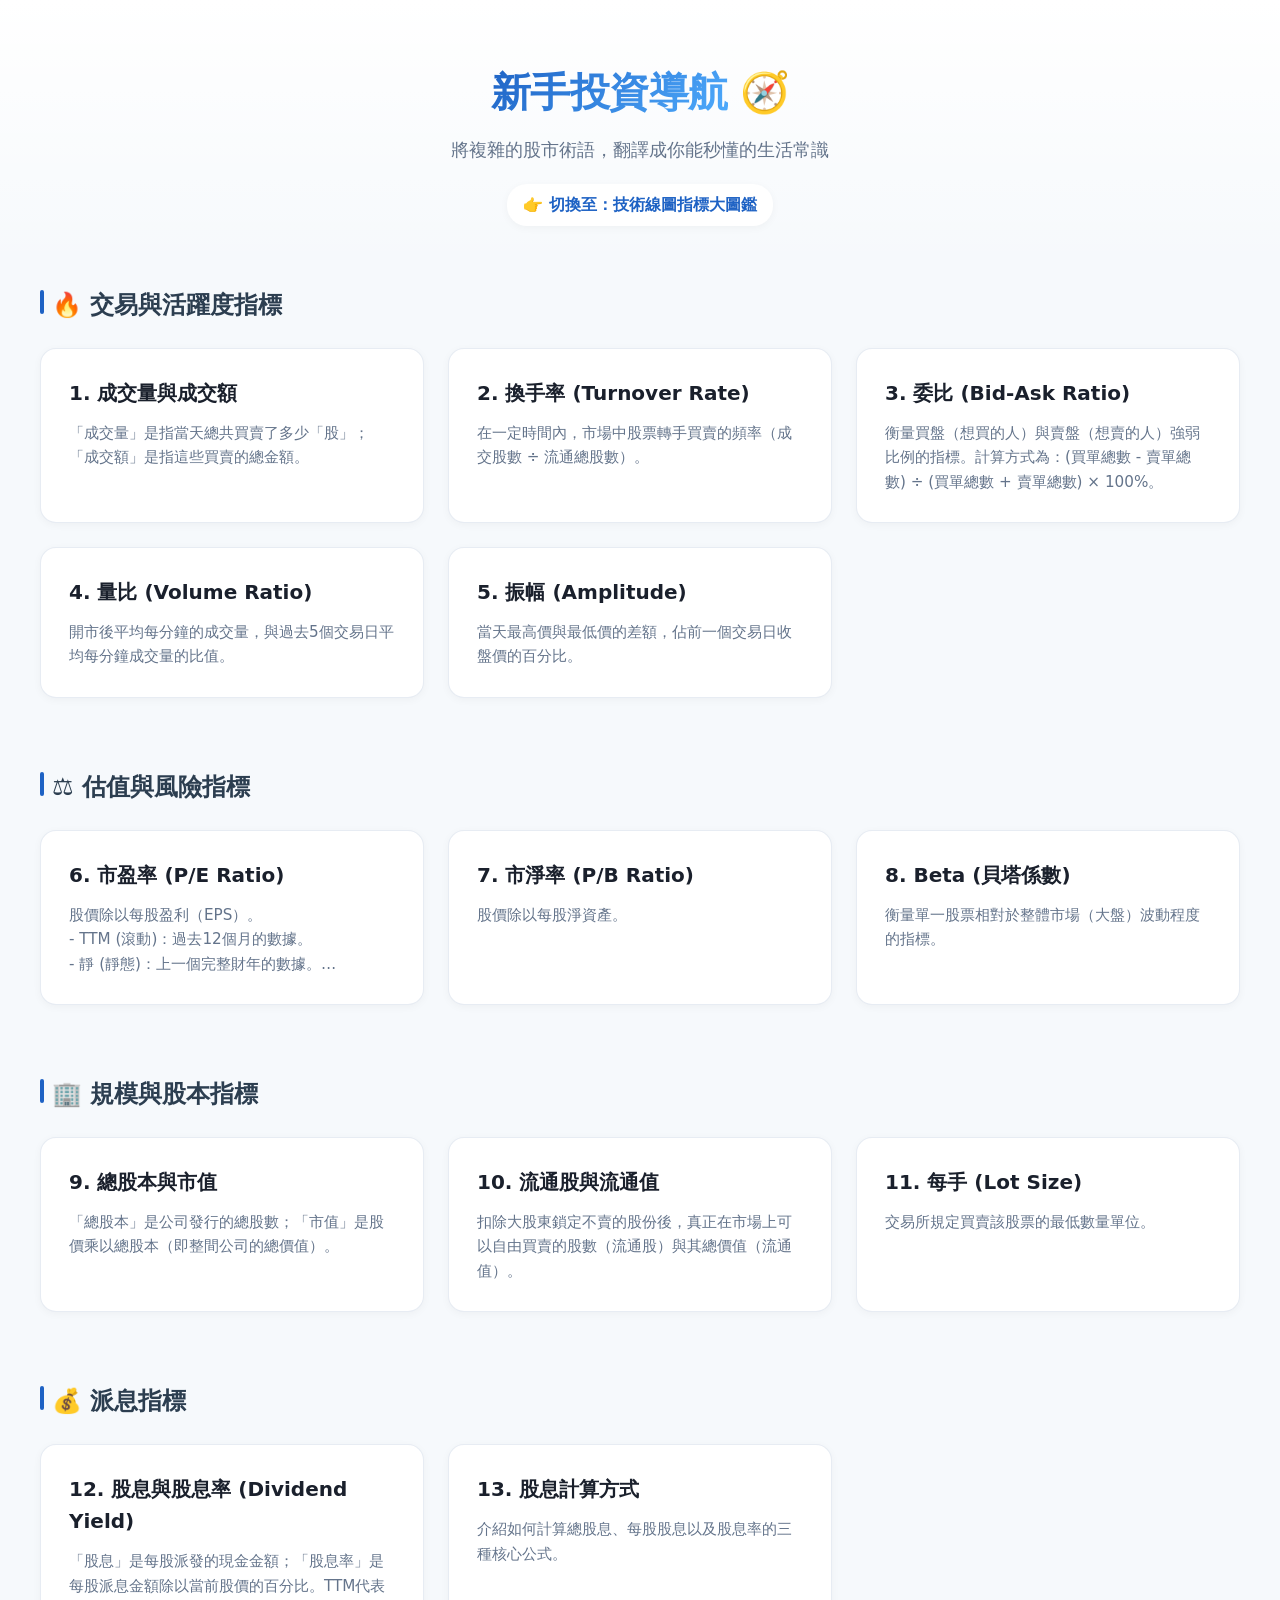
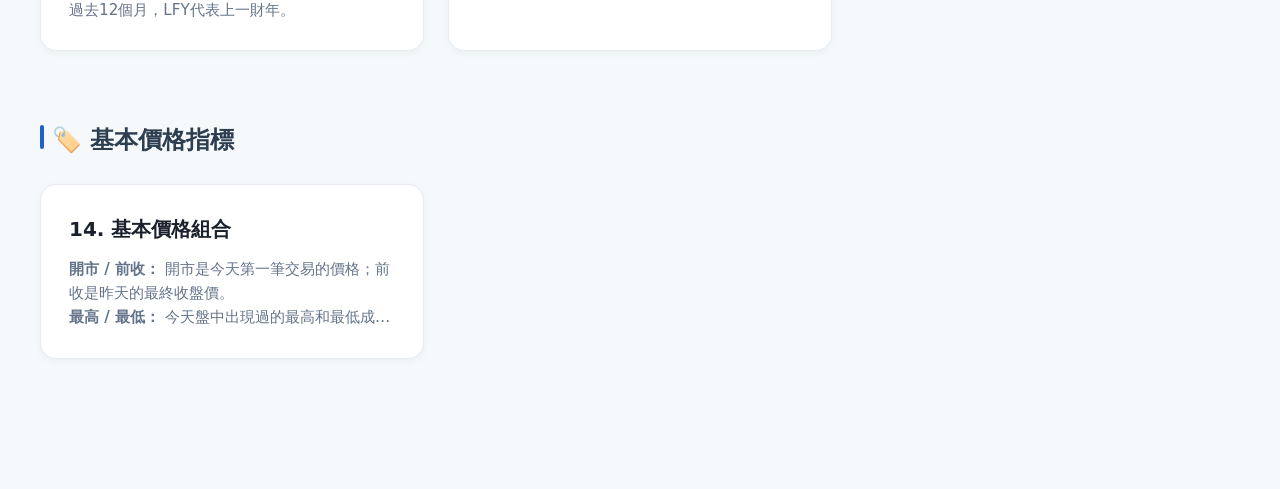
==== index.html @ 1076f508 "Add files via upload" ====
<!DOCTYPE html>
<html lang="zh-TW">
<head>
    <meta charset="UTF-8">
    <meta name="viewport" content="width=device-width, initial-scale=1.0">
    <title>Hiu Wing投資導航 - 股票指標輕鬆學</title>
    <link rel="stylesheet" href="style.css">
</head>
<body>

    <header>
        <div class="header-content">
            <!-- 核心修正：將文字與圖標用 span 分開包裝 -->
            <h1>
                <span class="gradient-text">新手投資導航</span>
                <span class="header-icon">🧭</span>
            </h1>
            <p>將複雜的股市術語，翻譯成你能秒懂的生活常識</p>
            <div style="margin-top: 15px;">
                <a href="tech.html" class="back-link" style="color: #1e62c4;">👉 切換至：技術線圖指標大圖鑑</a>
            </div>
        </div>
    </header>

    <main class="container">
        <!-- 指標卡片將會透過 JavaScript 動態生成在這裡 -->
        <div id="indicators-container"></div>
    </main>

    <!-- 彈出視窗 (Modal) —— 結構完全同步 tech.html 的高質感排版 -->
    <div id="infoModal" class="modal">
        <div class="modal-content">
            <span class="close-btn" id="closeBtn">&times;</span>
            <h2 class="modal-header" id="modalTitle">指標名稱</h2>
            <div>
                <span class="modal-badge" id="modalCategory">分類</span>
            </div>
            
            <div class="detail-block" id="blockOfficial">
                <h4>📖 官方意思</h4>
                <p id="modalOfficial"></p>
            </div>
            
            <div class="detail-block" id="blockMetaphor">
                <h4>💡 生活比喻</h4>
                <p id="modalMetaphor"></p>
            </div>
            
            <div class="detail-block" id="blockHighLow">
                <h4>📈 數值背後含義</h4>
                <div id="modalHighLow"></div>
            </div>
        </div>
    </div>

    <script src="script.js"></script>
</body>
</html>
---- style.css ----
/* STREAMING_CHUNK: Defining root variables and modern typography... */
:root {
--bg-global: #f6f9fc;
--text-main: #2c3e50;
--text-muted: #64748b;
--primary: #1e62c4;
--primary-light: #e8f4ff;
--card-bg: #ffffff;
--border-color: #e2e8f0;
--shadow-sm: 0 2px 8px rgba(0, 0, 0, 0.04);
--shadow-md: 0 12px 30px rgba(30, 98, 196, 0.06);
--shadow-lg: 0 20px 40px rgba(0, 0, 0, 0.12);
--radius-lg: 16px;
--radius-md: 12px;
--transition: all 0.3s cubic-bezier(0.4, 0, 0.2, 1);
}

body {
margin: 0;
padding: 0;
font-family: system-ui, -apple-system, BlinkMacSystemFont, "Segoe UI", Roboto, "Helvetica Neue", Arial, "Microsoft JhengHei", "Apple Color Emoji", "Segoe UI Emoji", "Segoe UI Symbol", "Noto Color Emoji", sans-serif;
background-color: var(--bg-global);
color: var(--text-main);
line-height: 1.6;
-webkit-font-smoothing: antialiased;
}

/* STREAMING_CHUNK: Styling the header section and navigation... */
header {
text-align: center;
padding: 60px 20px 40px 20px;
background: linear-gradient(180deg, #ffffff 0%, rgba(255,255,255,0) 100%);
}

header h1 {
font-size: 2.5rem;
font-weight: 800;
letter-spacing: -0.5px;
margin: 0 0 12px 0;
display: flex;
align-items: center;
justify-content: center;
gap: 12px; /* 讓文字與圖標有精美間距 */
}

/* 僅將漸層套用在純文字上，避開 Emoji */
.gradient-text {
background: linear-gradient(135deg, #1e62c4 0%, #4facfe 100%);
-webkit-background-clip: text;
-webkit-text-fill-color: transparent;
background-clip: text;
}

/* 強制讓 Emoji 圖標恢復原本的彩色渲染，不吃任何漸層與透明設定 */
.header-icon {
-webkit-text-fill-color: initial !important;
text-fill-color: initial !important;
background: none !important;
display: inline-block;
}

header p {
color: var(--text-muted);
font-size: 1.1rem;
margin: 0 0 20px 0;
}

.back-link {
display: inline-flex;
align-items: center;
color: var(--primary);
text-decoration: none;
font-weight: 600;
padding: 8px 16px;
border-radius: 20px;
background-color: #ffffff;
box-shadow: var(--shadow-sm);
transition: var(--transition);
}

.back-link:hover {
transform: translateX(-4px);
box-shadow: 0 4px 12px rgba(0,0,0,0.08);
}

/* STREAMING_CHUNK: Designing the responsive grid and card layouts... */
main {
max-width: 1200px;
margin: 0 auto;
padding: 0 24px 80px 24px;
}

.category-section {
margin-bottom: 50px;
}

.section-title {
font-size: 1.5rem;
font-weight: 700;
margin-bottom: 24px;
position: relative;
padding-left: 12px;
display: inline-block;
}

.section-title::before {
content: '';
position: absolute;
left: 0;
top: 4px;
height: 24px;
width: 4px;
background-color: var(--primary);
border-radius: 2px;
}

.grid {
display: grid;
grid-template-columns: repeat(auto-fill, minmax(340px, 1fr));
gap: 24px;
}

.card {
background-color: var(--card-bg);
border: 1px solid rgba(226, 232, 240, 0.8);
border-radius: var(--radius-lg);
padding: 28px;
cursor: pointer;
box-shadow: var(--shadow-sm);
transition: var(--transition);
position: relative;
overflow: hidden;
}

.card:hover {
transform: translateY(-6px);
box-shadow: var(--shadow-md);
border-color: rgba(30, 98, 196, 0.3);
}

.card::after {
content: '';
position: absolute;
top: 0;
left: 0;
width: 100%;
height: 4px;
background: linear-gradient(90deg, var(--primary), #4facfe);
opacity: 0;
transition: var(--transition);
}

.card:hover::after {
opacity: 1;
}

.card h3 {
margin: 0 0 12px 0;
font-size: 1.25rem;
color: #1a202c;
font-weight: 700;
}

.card p {
margin: 0;
color: var(--text-muted);
font-size: 0.95rem;
display: -webkit-box;
-webkit-line-clamp: 3;
-webkit-box-orient: vertical;
overflow: hidden;
line-height: 1.6;
}

/* ==========================================================================
4. 高級毛玻璃視窗 (修正版：完美置中與防開機顯示)
========================================================================== */
#infoModal.modal, .modal {
position: fixed;
top: 0;
left: 0;
width: 100vw;
height: 100vh;
background-color: rgba(15, 23, 42, 0.3);
backdrop-filter: blur(8px);
-webkit-backdrop-filter: blur(8px);
display: none;
z-index: 9999;
}

.modal-content {
background: #ffffff;
border-radius: 24px;
width: calc(100% - 48px);
max-width: 640px;
max-height: 85vh;
overflow-y: auto;
padding: 36px;
box-shadow: var(--shadow-lg);
box-sizing: border-box;

/* 核心修正：利用絕對定位，強制在螢幕正中央 */
position: absolute;
top: 50%;
left: 50%;

/* 結合動畫：從中央偏下方優雅滑入並定位於正中心 */
animation: modalSlideUp 0.4s cubic-bezier(0.16, 1, 0.3, 1) forwards;


}

@keyframes modalSlideUp {
from {
opacity: 0;
transform: translate(-50%, -42%) scale(0.96);
}
to {
opacity: 1;
transform: translate(-50%, -50%) scale(1);
}
}

.close-btn {
position: absolute;
right: 28px;
top: 24px;
font-size: 24px;
color: #94a3b8;
cursor: pointer;
width: 36px;
height: 36px;
display: flex;
align-items: center;
justify-content: center;
border-radius: 50%;
background-color: #f1f5f9;
transition: var(--transition);
}

.close-btn:hover {
background-color: #e2e8f0;
color: #475569;
transform: rotate(90deg);
}

.modal-title {
color: #0f172a;
font-size: 1.75rem;
margin: 0 0 16px 0;
font-weight: 800;
padding-right: 40px;
line-height: 1.3;
}

.modal-badge {
background-color: var(--primary-light);
color: var(--primary);
padding: 6px 16px;
border-radius: 30px;
font-size: 0.85rem;
font-weight: 700;
display: inline-block;
margin-bottom: 28px;
}

.detail-block {
border: 1px solid var(--border-color);
border-radius: var(--radius-md);
padding: 24px;
margin-bottom: 20px;
background-color: #ffffff;
transition: var(--transition);
}

.detail-block:hover {
border-color: rgba(30, 98, 196, 0.15);
box-shadow: 0 4px 12px rgba(0,0,0,0.01);
}

.detail-block h4 {
color: var(--primary);
font-size: 1.05rem;
margin: 0 0 14px 0;
padding-bottom: 12px;
border-bottom: 1px dashed var(--border-color);
font-weight: 700;
display: flex;
align-items: center;
}

.detail-block p, .detail-block ul {
margin: 0;
color: #334155;
line-height: 1.7;
font-size: 0.98rem;
}

/* STREAMING_CHUNK: Creating custom sleek scrollbar styling... */
.modal-content::-webkit-scrollbar {
width: 6px;
}

.modal-content::-webkit-scrollbar-track {
background: transparent;
}

.modal-content::-webkit-scrollbar-thumb {
background: #cbd5e1;
border-radius: 10px;
}

.modal-content::-webkit-scrollbar-thumb:hover {
background: #94a3b8;
}
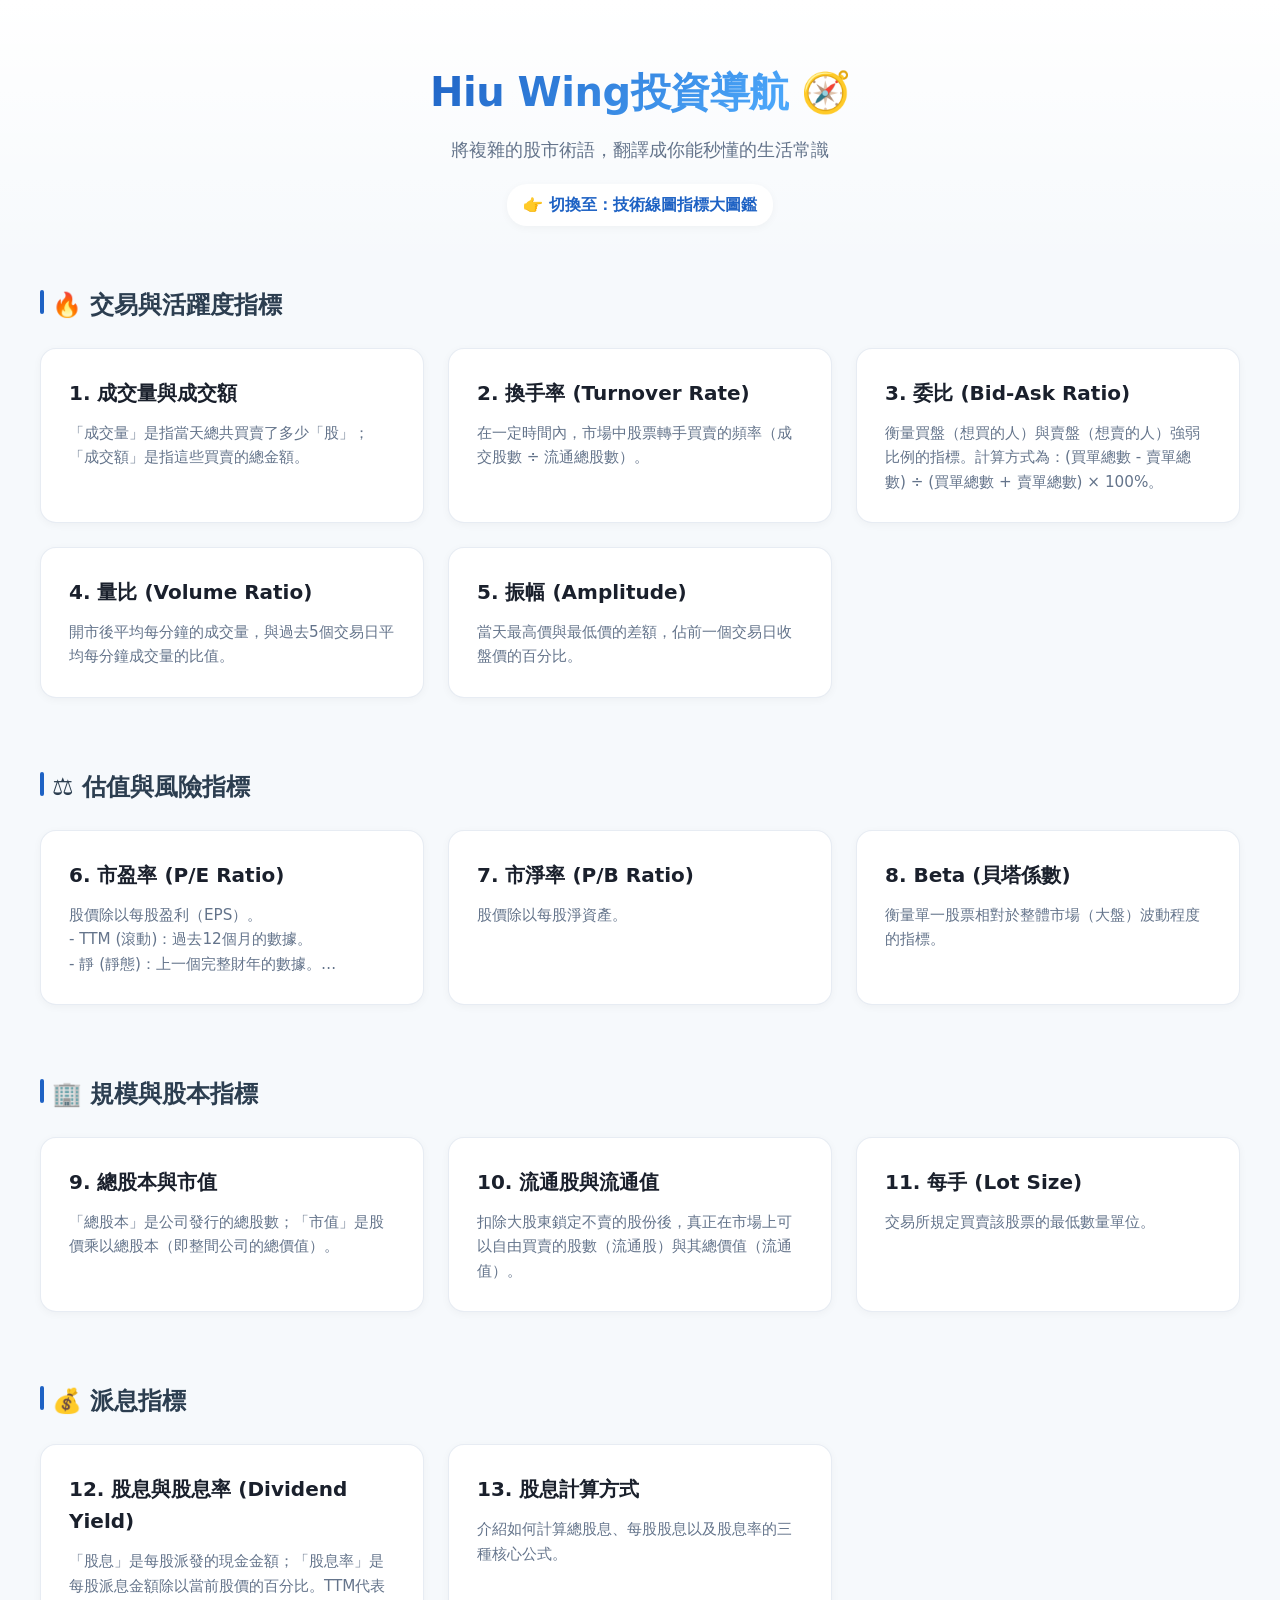
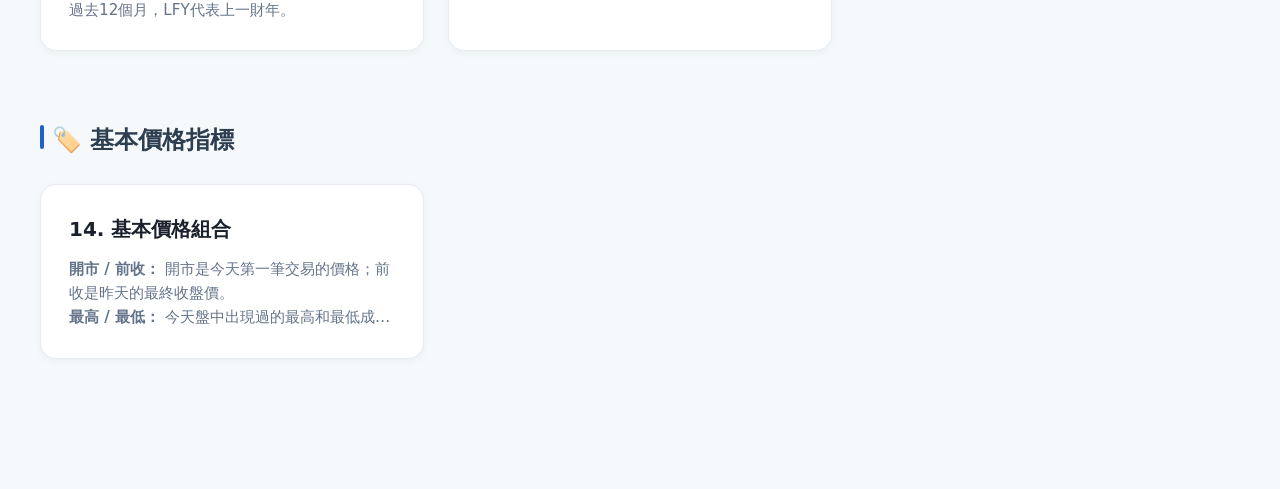
==== commit 6f8bc5a7: "Update index.html" ====
--- a/index.html
+++ b/index.html
@@ -3,7 +3,7 @@
 <head>
     <meta charset="UTF-8">
     <meta name="viewport" content="width=device-width, initial-scale=1.0">
-    <title>Hiu Wing投資導航 - 股票指標輕鬆學</title>
+    <title>投資導航 - 股票指標輕鬆學</title>
     <link rel="stylesheet" href="style.css">
 </head>
 <body>
@@ -12,7 +12,7 @@
         <div class="header-content">
             <!-- 核心修正：將文字與圖標用 span 分開包裝 -->
             <h1>
-                <span class="gradient-text">新手投資導航</span>
+                <span class="gradient-text">Hiu Wing投資導航</span>
                 <span class="header-icon">🧭</span>
             </h1>
             <p>將複雜的股市術語，翻譯成你能秒懂的生活常識</p>
@@ -55,4 +55,4 @@
 
     <script src="script.js"></script>
 </body>
-</html>+</html>
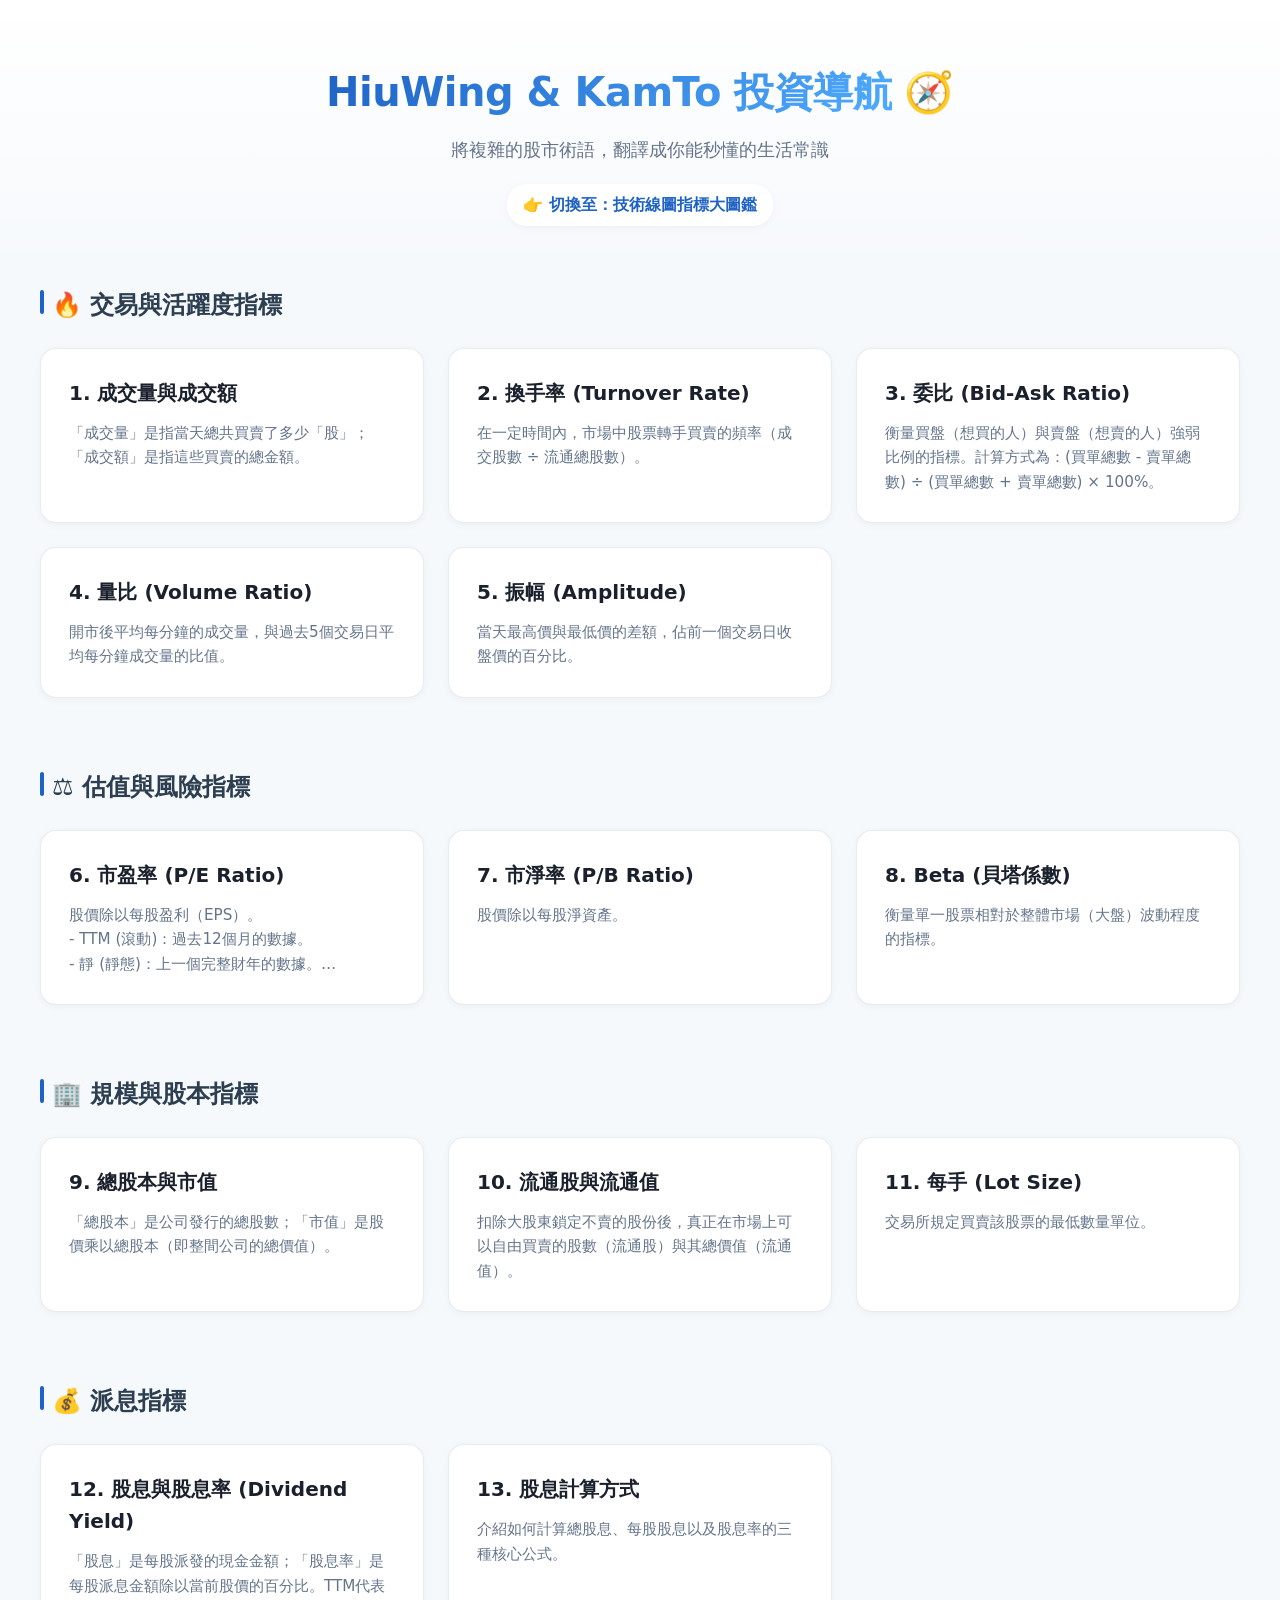
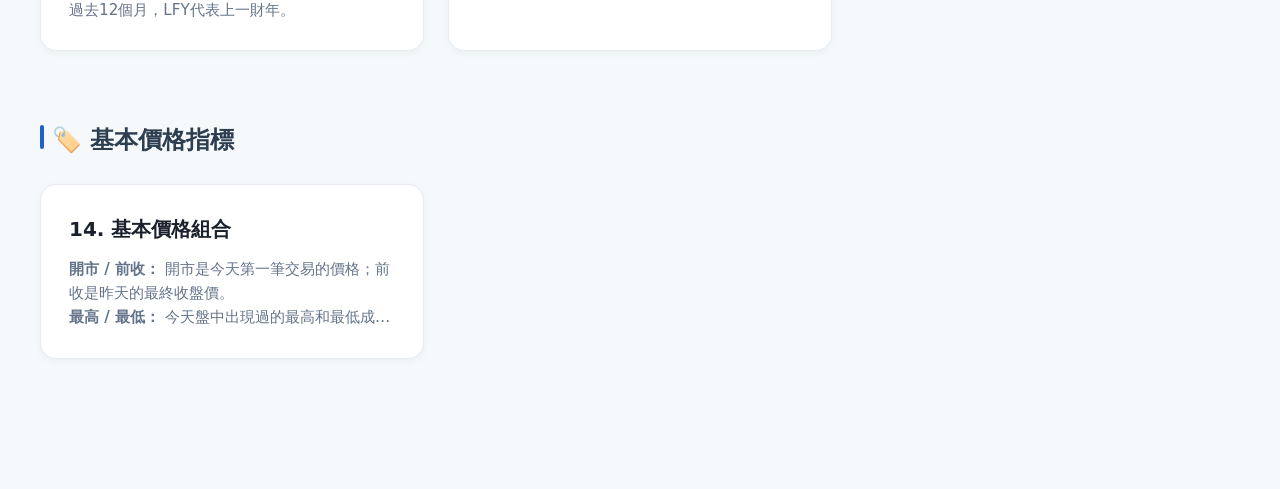
==== commit 5c7aabc6: "Update index.html" ====
--- a/index.html
+++ b/index.html
@@ -12,7 +12,7 @@
         <div class="header-content">
             <!-- 核心修正：將文字與圖標用 span 分開包裝 -->
             <h1>
-                <span class="gradient-text">Hiu Wing投資導航</span>
+                <span class="gradient-text">HiuWing & KamTo 投資導航</span>
                 <span class="header-icon">🧭</span>
             </h1>
             <p>將複雜的股市術語，翻譯成你能秒懂的生活常識</p>
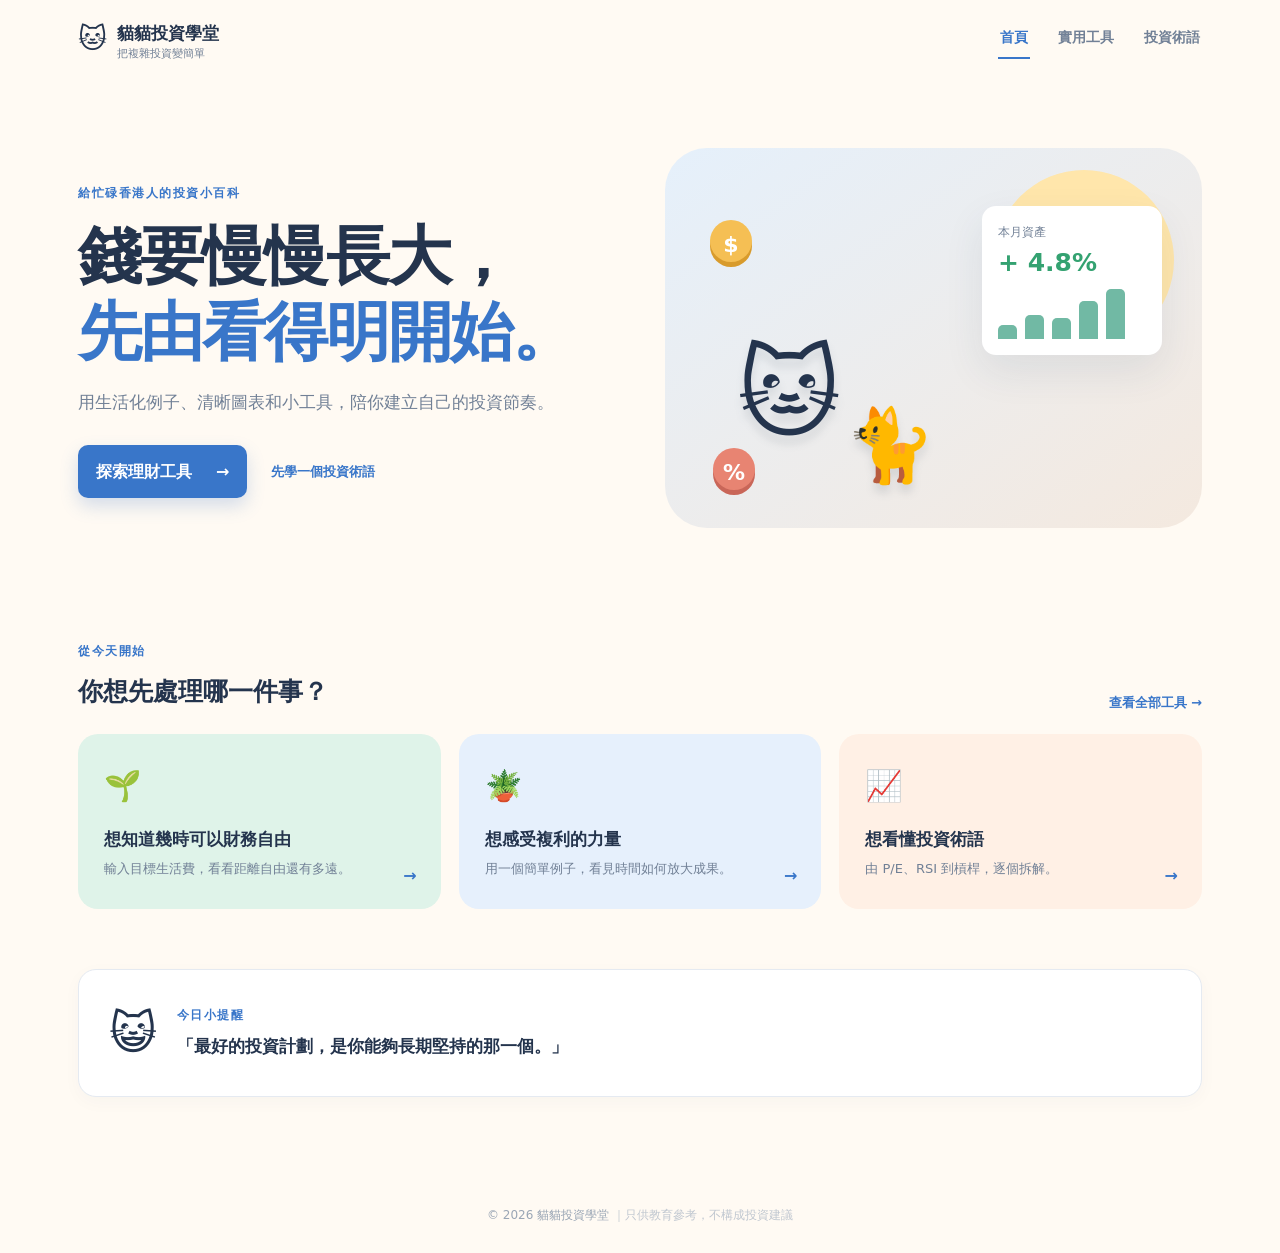
==== commit 3b70c9eb: "Add files via upload" ====
--- a/index.html
+++ b/index.html
@@ -1,58 +1,5 @@
-<!DOCTYPE html>
-<html lang="zh-TW">
-<head>
-    <meta charset="UTF-8">
-    <meta name="viewport" content="width=device-width, initial-scale=1.0">
-    <title>投資導航 - 股票指標輕鬆學</title>
-    <link rel="stylesheet" href="style.css">
-</head>
-<body>
-
-    <header>
-        <div class="header-content">
-            <!-- 核心修正：將文字與圖標用 span 分開包裝 -->
-            <h1>
-                <span class="gradient-text">HiuWing & KamTo 投資導航</span>
-                <span class="header-icon">🧭</span>
-            </h1>
-            <p>將複雜的股市術語，翻譯成你能秒懂的生活常識</p>
-            <div style="margin-top: 15px;">
-                <a href="tech.html" class="back-link" style="color: #1e62c4;">👉 切換至：技術線圖指標大圖鑑</a>
-            </div>
-        </div>
-    </header>
-
-    <main class="container">
-        <!-- 指標卡片將會透過 JavaScript 動態生成在這裡 -->
-        <div id="indicators-container"></div>
-    </main>
-
-    <!-- 彈出視窗 (Modal) —— 結構完全同步 tech.html 的高質感排版 -->
-    <div id="infoModal" class="modal">
-        <div class="modal-content">
-            <span class="close-btn" id="closeBtn">&times;</span>
-            <h2 class="modal-header" id="modalTitle">指標名稱</h2>
-            <div>
-                <span class="modal-badge" id="modalCategory">分類</span>
-            </div>
-            
-            <div class="detail-block" id="blockOfficial">
-                <h4>📖 官方意思</h4>
-                <p id="modalOfficial"></p>
-            </div>
-            
-            <div class="detail-block" id="blockMetaphor">
-                <h4>💡 生活比喻</h4>
-                <p id="modalMetaphor"></p>
-            </div>
-            
-            <div class="detail-block" id="blockHighLow">
-                <h4>📈 數值背後含義</h4>
-                <div id="modalHighLow"></div>
-            </div>
-        </div>
-    </div>
-
-    <script src="script.js"></script>
-</body>
-</html>
+<!doctype html>
+<html lang="zh-HK"><head><meta charset="UTF-8"><meta name="viewport" content="width=device-width, initial-scale=1.0"><title>貓貓投資學堂｜用簡單方法管理財富</title><meta name="description" content="以簡單、溫暖的方式學習投資概念與理財工具。"><link rel="stylesheet" href="style.css"></head>
+<body><header class="site-header"><a class="brand" href="index.html"><span class="brand-mark">🐱</span><span>貓貓投資學堂<small>把複雜投資變簡單</small></span></a><nav aria-label="主選單"><a class="active" href="index.html">首頁</a><a href="tools.html">實用工具</a><a href="tech.html">投資術語</a></nav></header>
+<main><section class="hero home-hero"><div><span class="eyebrow">給忙碌香港人的投資小百科</span><h1>錢要慢慢長大，<br><em>先由看得明開始。</em></h1><p>用生活化例子、清晰圖表和小工具，陪你建立自己的投資節奏。</p><div class="hero-actions"><a class="btn btn-primary" href="tools.html">探索理財工具 <span>→</span></a><a class="text-link" href="tech.html">先學一個投資術語</a></div></div><div class="hero-art" aria-label="貓貓與投資圖表插畫"><div class="sun"></div><div class="chart-card"><span>本月資產</span><strong>+ 4.8%</strong><div class="mini-chart"><i></i><i></i><i></i><i></i><i></i></div></div><div class="cat cat-one">🐱</div><div class="cat cat-two">🐈</div><div class="coin coin-one">$</div><div class="coin coin-two">%</div></div></section>
+<section class="section"><div class="section-heading"><div><span class="eyebrow">從今天開始</span><h2>你想先處理哪一件事？</h2></div><a class="text-link" href="tools.html">查看全部工具 →</a></div><div class="feature-grid"><a class="feature-card mint" href="tools.html#freedom"><span class="feature-icon">🌱</span><h3>想知道幾時可以財務自由</h3><p>輸入目標生活費，看看距離自由還有多遠。</p><span class="card-arrow">→</span></a><a class="feature-card blue" href="tools.html#compound"><span class="feature-icon">🪴</span><h3>想感受複利的力量</h3><p>用一個簡單例子，看見時間如何放大成果。</p><span class="card-arrow">→</span></a><a class="feature-card peach" href="tech.html"><span class="feature-icon">📈</span><h3>想看懂投資術語</h3><p>由 P/E、RSI 到槓桿，逐個拆解。</p><span class="card-arrow">→</span></a></div></section><section class="quote-section"><div class="quote-cat">😺</div><div><span class="eyebrow">今日小提醒</span><p>「最好的投資計劃，是你能夠長期堅持的那一個。」</p></div></section></main><footer>© 2026 貓貓投資學堂 <span>｜只供教育參考，不構成投資建議</span></footer></body></html>
--- a/style.css
+++ b/style.css
@@ -1,315 +1,4 @@
-/* STREAMING_CHUNK: Defining root variables and modern typography... */
-:root {
---bg-global: #f6f9fc;
---text-main: #2c3e50;
---text-muted: #64748b;
---primary: #1e62c4;
---primary-light: #e8f4ff;
---card-bg: #ffffff;
---border-color: #e2e8f0;
---shadow-sm: 0 2px 8px rgba(0, 0, 0, 0.04);
---shadow-md: 0 12px 30px rgba(30, 98, 196, 0.06);
---shadow-lg: 0 20px 40px rgba(0, 0, 0, 0.12);
---radius-lg: 16px;
---radius-md: 12px;
---transition: all 0.3s cubic-bezier(0.4, 0, 0.2, 1);
-}
-
-body {
-margin: 0;
-padding: 0;
-font-family: system-ui, -apple-system, BlinkMacSystemFont, "Segoe UI", Roboto, "Helvetica Neue", Arial, "Microsoft JhengHei", "Apple Color Emoji", "Segoe UI Emoji", "Segoe UI Symbol", "Noto Color Emoji", sans-serif;
-background-color: var(--bg-global);
-color: var(--text-main);
-line-height: 1.6;
--webkit-font-smoothing: antialiased;
-}
-
-/* STREAMING_CHUNK: Styling the header section and navigation... */
-header {
-text-align: center;
-padding: 60px 20px 40px 20px;
-background: linear-gradient(180deg, #ffffff 0%, rgba(255,255,255,0) 100%);
-}
-
-header h1 {
-font-size: 2.5rem;
-font-weight: 800;
-letter-spacing: -0.5px;
-margin: 0 0 12px 0;
-display: flex;
-align-items: center;
-justify-content: center;
-gap: 12px; /* 讓文字與圖標有精美間距 */
-}
-
-/* 僅將漸層套用在純文字上，避開 Emoji */
-.gradient-text {
-background: linear-gradient(135deg, #1e62c4 0%, #4facfe 100%);
--webkit-background-clip: text;
--webkit-text-fill-color: transparent;
-background-clip: text;
-}
-
-/* 強制讓 Emoji 圖標恢復原本的彩色渲染，不吃任何漸層與透明設定 */
-.header-icon {
--webkit-text-fill-color: initial !important;
-text-fill-color: initial !important;
-background: none !important;
-display: inline-block;
-}
-
-header p {
-color: var(--text-muted);
-font-size: 1.1rem;
-margin: 0 0 20px 0;
-}
-
-.back-link {
-display: inline-flex;
-align-items: center;
-color: var(--primary);
-text-decoration: none;
-font-weight: 600;
-padding: 8px 16px;
-border-radius: 20px;
-background-color: #ffffff;
-box-shadow: var(--shadow-sm);
-transition: var(--transition);
-}
-
-.back-link:hover {
-transform: translateX(-4px);
-box-shadow: 0 4px 12px rgba(0,0,0,0.08);
-}
-
-/* STREAMING_CHUNK: Designing the responsive grid and card layouts... */
-main {
-max-width: 1200px;
-margin: 0 auto;
-padding: 0 24px 80px 24px;
-}
-
-.category-section {
-margin-bottom: 50px;
-}
-
-.section-title {
-font-size: 1.5rem;
-font-weight: 700;
-margin-bottom: 24px;
-position: relative;
-padding-left: 12px;
-display: inline-block;
-}
-
-.section-title::before {
-content: '';
-position: absolute;
-left: 0;
-top: 4px;
-height: 24px;
-width: 4px;
-background-color: var(--primary);
-border-radius: 2px;
-}
-
-.grid {
-display: grid;
-grid-template-columns: repeat(auto-fill, minmax(340px, 1fr));
-gap: 24px;
-}
-
-.card {
-background-color: var(--card-bg);
-border: 1px solid rgba(226, 232, 240, 0.8);
-border-radius: var(--radius-lg);
-padding: 28px;
-cursor: pointer;
-box-shadow: var(--shadow-sm);
-transition: var(--transition);
-position: relative;
-overflow: hidden;
-}
-
-.card:hover {
-transform: translateY(-6px);
-box-shadow: var(--shadow-md);
-border-color: rgba(30, 98, 196, 0.3);
-}
-
-.card::after {
-content: '';
-position: absolute;
-top: 0;
-left: 0;
-width: 100%;
-height: 4px;
-background: linear-gradient(90deg, var(--primary), #4facfe);
-opacity: 0;
-transition: var(--transition);
-}
-
-.card:hover::after {
-opacity: 1;
-}
-
-.card h3 {
-margin: 0 0 12px 0;
-font-size: 1.25rem;
-color: #1a202c;
-font-weight: 700;
-}
-
-.card p {
-margin: 0;
-color: var(--text-muted);
-font-size: 0.95rem;
-display: -webkit-box;
--webkit-line-clamp: 3;
--webkit-box-orient: vertical;
-overflow: hidden;
-line-height: 1.6;
-}
-
-/* ==========================================================================
-4. 高級毛玻璃視窗 (修正版：完美置中與防開機顯示)
-========================================================================== */
-#infoModal.modal, .modal {
-position: fixed;
-top: 0;
-left: 0;
-width: 100vw;
-height: 100vh;
-background-color: rgba(15, 23, 42, 0.3);
-backdrop-filter: blur(8px);
--webkit-backdrop-filter: blur(8px);
-display: none;
-z-index: 9999;
-}
-
-.modal-content {
-background: #ffffff;
-border-radius: 24px;
-width: calc(100% - 48px);
-max-width: 640px;
-max-height: 85vh;
-overflow-y: auto;
-padding: 36px;
-box-shadow: var(--shadow-lg);
-box-sizing: border-box;
-
-/* 核心修正：利用絕對定位，強制在螢幕正中央 */
-position: absolute;
-top: 50%;
-left: 50%;
-
-/* 結合動畫：從中央偏下方優雅滑入並定位於正中心 */
-animation: modalSlideUp 0.4s cubic-bezier(0.16, 1, 0.3, 1) forwards;
-
-
-}
-
-@keyframes modalSlideUp {
-from {
-opacity: 0;
-transform: translate(-50%, -42%) scale(0.96);
-}
-to {
-opacity: 1;
-transform: translate(-50%, -50%) scale(1);
-}
-}
-
-.close-btn {
-position: absolute;
-right: 28px;
-top: 24px;
-font-size: 24px;
-color: #94a3b8;
-cursor: pointer;
-width: 36px;
-height: 36px;
-display: flex;
-align-items: center;
-justify-content: center;
-border-radius: 50%;
-background-color: #f1f5f9;
-transition: var(--transition);
-}
-
-.close-btn:hover {
-background-color: #e2e8f0;
-color: #475569;
-transform: rotate(90deg);
-}
-
-.modal-title {
-color: #0f172a;
-font-size: 1.75rem;
-margin: 0 0 16px 0;
-font-weight: 800;
-padding-right: 40px;
-line-height: 1.3;
-}
-
-.modal-badge {
-background-color: var(--primary-light);
-color: var(--primary);
-padding: 6px 16px;
-border-radius: 30px;
-font-size: 0.85rem;
-font-weight: 700;
-display: inline-block;
-margin-bottom: 28px;
-}
-
-.detail-block {
-border: 1px solid var(--border-color);
-border-radius: var(--radius-md);
-padding: 24px;
-margin-bottom: 20px;
-background-color: #ffffff;
-transition: var(--transition);
-}
-
-.detail-block:hover {
-border-color: rgba(30, 98, 196, 0.15);
-box-shadow: 0 4px 12px rgba(0,0,0,0.01);
-}
-
-.detail-block h4 {
-color: var(--primary);
-font-size: 1.05rem;
-margin: 0 0 14px 0;
-padding-bottom: 12px;
-border-bottom: 1px dashed var(--border-color);
-font-weight: 700;
-display: flex;
-align-items: center;
-}
-
-.detail-block p, .detail-block ul {
-margin: 0;
-color: #334155;
-line-height: 1.7;
-font-size: 0.98rem;
-}
-
-/* STREAMING_CHUNK: Creating custom sleek scrollbar styling... */
-.modal-content::-webkit-scrollbar {
-width: 6px;
-}
-
-.modal-content::-webkit-scrollbar-track {
-background: transparent;
-}
-
-.modal-content::-webkit-scrollbar-thumb {
-background: #cbd5e1;
-border-radius: 10px;
-}
-
-.modal-content::-webkit-scrollbar-thumb:hover {
-background: #94a3b8;
-}+:root{--ink:#24344d;--muted:#718096;--blue:#3976c9;--mint:#dff3e9;--sky:#e6f0fc;--peach:#fff0e5;--cream:#fffaf3;--line:#e5eaf1;--shadow:0 16px 40px rgba(38,65,101,.09)}*{box-sizing:border-box}body{margin:0;background:var(--cream);color:var(--ink);font:16px/1.7 system-ui,-apple-system,"Microsoft JhengHei",sans-serif}a{color:inherit;text-decoration:none}.site-header{height:78px;display:flex;align-items:center;justify-content:space-between;max-width:1180px;margin:auto;padding:0 28px}.brand{display:flex;gap:10px;align-items:center;font-weight:800;font-size:17px}.brand small{display:block;color:var(--muted);font-size:11px;font-weight:500;line-height:1}.brand-mark{font-size:28px}.site-header nav{display:flex;gap:26px;color:var(--muted);font-size:14px;font-weight:700}.site-header nav a{padding:7px 2px;border-bottom:2px solid transparent}.site-header nav a:hover,.site-header nav .active{color:var(--blue);border-color:var(--blue)}main{max-width:1180px;margin:auto;padding:0 28px 80px}.hero{min-height:520px;display:grid;grid-template-columns:1fr 1fr;align-items:center;gap:50px}.eyebrow{color:var(--blue);font-size:12px;font-weight:800;letter-spacing:1.5px}.hero h1,.page-intro h1{font-size:clamp(40px,5vw,64px);line-height:1.18;letter-spacing:-2px;margin:14px 0 18px}.hero h1 em,.page-intro h1 em{color:var(--blue);font-style:normal}.hero p,.page-intro p{color:var(--muted);max-width:520px;font-size:17px}.hero-actions{display:flex;align-items:center;gap:24px;margin-top:28px}.btn{display:inline-flex;align-items:center;gap:24px;background:var(--blue);color:#fff;border-radius:10px;padding:13px 18px;font-weight:800;box-shadow:0 8px 18px rgba(57,118,201,.22);transition:.2s}.btn:hover{transform:translateY(-2px)}.btn-small{font-size:13px;padding:9px 12px;gap:14px;box-shadow:none}.text-link{color:var(--blue);font-weight:800;font-size:13px}.hero-art{height:380px;background:linear-gradient(145deg,#e5f0fb,#f4e9df);border-radius:42px;position:relative;overflow:hidden}.sun{position:absolute;width:180px;height:180px;border-radius:50%;background:#ffe6ab;right:28px;top:22px}.chart-card{position:absolute;right:40px;top:58px;background:#fff;border-radius:14px;padding:16px;width:180px;box-shadow:var(--shadow);font-size:12px;color:var(--muted)}.chart-card strong{display:block;color:#34a271;font-size:25px}.mini-chart{height:54px;display:flex;align-items:end;gap:8px}.mini-chart i{display:block;width:19px;background:#71b9a4;border-radius:5px 5px 0 0}.mini-chart i:nth-child(1){height:25%}.mini-chart i:nth-child(2){height:44%}.mini-chart i:nth-child(3){height:38%}.mini-chart i:nth-child(4){height:70%}.mini-chart i:nth-child(5){height:93%}.cat{position:absolute;font-size:100px;filter:drop-shadow(0 8px 4px rgba(40,54,74,.12))}.cat-one{left:72px;bottom:49px}.cat-two{left:180px;bottom:22px;font-size:72px}.coin{position:absolute;border-radius:50%;background:#f5bf54;color:#fff;width:42px;height:42px;text-align:center;padding-top:6px;font-size:22px;font-weight:800;box-shadow:0 5px 0 #d89b2c}.coin-one{left:45px;top:72px}.coin-two{left:48px;bottom:38px;background:#e88472;box-shadow:0 5px 0 #c96658}.section{padding-top:38px}.section-heading{display:flex;justify-content:space-between;align-items:end;margin-bottom:20px}.section h2,.calculator-note h2{font-size:25px;margin:8px 0 0}.feature-grid,.tool-grid{display:grid;grid-template-columns:repeat(3,1fr);gap:18px}.feature-card{position:relative;border-radius:20px;padding:26px;min-height:175px;transition:.2s}.feature-card:hover,.tool-card:hover{transform:translateY(-4px);box-shadow:var(--shadow)}.feature-card.mint{background:var(--mint)}.feature-card.blue{background:var(--sky)}.feature-card.peach{background:var(--peach)}.feature-icon,.tool-icon{font-size:30px}.feature-card h3{font-size:17px;margin:14px 0 4px}.feature-card p,.tool-card p{margin:0;color:var(--muted);font-size:13px}.card-arrow{position:absolute;right:24px;bottom:20px;color:var(--blue);font-weight:900}.quote-section,.calculator-note{margin-top:60px;background:#fff;border:1px solid var(--line);border-radius:18px;padding:24px 30px;display:flex;align-items:center;gap:20px;box-shadow:0 5px 18px rgba(30,50,80,.03)}.quote-cat{font-size:46px}.quote-section p{font-size:17px;font-weight:700;margin:5px 0}.page-intro{padding:75px 0 45px;max-width:670px}.page-intro h1{font-size:48px}.tool-grid{grid-template-columns:repeat(4,1fr)}.tool-card{background:#fff;border:1px solid var(--line);border-radius:18px;padding:22px;min-height:270px;display:flex;flex-direction:column;align-items:flex-start;transition:.2s}.tool-card.featured{border-color:#b4ddc8;background:#fbfffc}.tool-card h2{font-size:18px;line-height:1.35;margin:12px 0 7px}.tool-card p{min-height:66px}.tool-tag{color:var(--blue);font-size:11px;font-weight:800;background:#edf4fd;padding:3px 8px;border-radius:20px;margin-top:12px}.tool-card .btn{margin-top:auto}.calculator-note{justify-content:space-between;background:#eef7f0}.note-icon{font-size:32px}.calculator-note p{color:var(--muted);font-size:13px;margin:4px 0}.tech-intro{max-width:none;display:flex;justify-content:space-between;align-items:center}.visual-mascot{font-size:130px;color:#73a6dc;background:#eaf3ff;border-radius:40px;padding:12px 50px;line-height:1}.visual-mascot span{font-size:76px;display:inline-block;margin-left:-20px}.dictionary-section{margin-top:24px;padding-top:34px;border-top:1px solid var(--line)}.indicator-section{margin-top:60px}.dictionary-heading{display:flex;justify-content:space-between;align-items:end;margin-bottom:20px}.dictionary-heading h2{font-size:30px;margin:8px 0 0}.dictionary-heading p{color:var(--muted);margin:6px 0 0;font-size:14px}.section-number{font-size:44px;color:#d9e7f6;font-weight:900;line-height:1}.term-grid{display:grid;grid-template-columns:repeat(2,1fr);gap:20px}.term-card{background:#fff;border:1px solid var(--line);border-radius:20px;padding:24px;box-shadow:0 4px 15px rgba(35,55,80,.03)}.term-card h2,.term-card h3{margin:0;font-size:21px}.term-card h2 span,.term-card h3 small{display:block;font-size:13px;color:var(--muted);font-weight:500;margin-top:2px}.term-card p{color:var(--muted);font-size:14px;margin:8px 0 15px}.term-card figure{margin:0;background:#f7fafc;border-radius:14px;padding:12px;height:150px}.term-card svg{width:100%;height:100%}.term-topline{display:flex;justify-content:space-between;align-items:center}.term-number{color:var(--blue);font-size:20px;font-weight:900}.term-emoji{font-size:22px}.term-tip{display:flex;gap:8px;align-items:center;background:#fff7e9;color:#83602c;border-radius:10px;padding:8px 10px;margin-top:15px;font-size:12px}.term-tip strong{font-size:19px}footer{text-align:center;color:#9aa6b5;font-size:12px;padding:28px}footer span{color:#c0c7d0}@media(max-width:800px){.site-header{height:auto;padding:18px 20px;align-items:flex-start}.site-header nav{gap:12px}.hero,.tech-intro{display:block;padding-top:40px}.hero-art{margin-top:35px;height:300px}.feature-grid,.tool-grid,.term-grid{grid-template-columns:1fr 1fr}.tool-card{min-height:245px}main{padding-left:20px;padding-right:20px}.page-intro{padding-top:45px}.visual-mascot{margin-top:25px;text-align:center;font-size:80px}.hero-actions{flex-wrap:wrap}}@media(max-width:520px){.site-header{display:block}.site-header nav{margin-top:12px}.feature-grid,.tool-grid,.term-grid{grid-template-columns:1fr}.section-heading,.dictionary-heading{display:block}.section-heading .text-link{display:block;margin-top:10px}.section-number{display:block;margin-top:15px}.hero h1,.page-intro h1{font-size:40px}.hero-art{height:270px}.cat-one{left:30px}.cat-two{left:140px}}
+/* Interactive finance tool hub */
+.tools-intro{max-width:760px}.tool-hub-grid{grid-template-columns:repeat(4,1fr);margin-bottom:32px}.hub-card{min-height:250px;position:relative}.hub-card .card-arrow{bottom:18px}.hub-card.green,.tool-panel.green{--accent:#43a87e;--soft:#eefaf3}.hub-card.blue,.tool-panel.blue{--accent:#3976c9;--soft:#eef5ff}.hub-card.red,.tool-panel.red{--accent:#d66d67;--soft:#fff2ef}.hub-card.purple,.tool-panel.purple{--accent:#8c73c8;--soft:#f5f1ff}.hub-card.gold,.tool-panel.gold{--accent:#c28b2d;--soft:#fff8e8}.hub-card.orange,.tool-panel.orange{--accent:#e58a43;--soft:#fff3e8}.hub-card.teal,.tool-panel.teal{--accent:#259c99;--soft:#ebfaf9}.hub-card.pink,.tool-panel.pink{--accent:#d56b9b;--soft:#fff0f7}.hub-card{border-top:4px solid var(--accent)}.hub-card .tool-tag,.tool-panel .tool-tag{color:var(--accent);background:var(--soft)}.tool-workspace{display:grid;gap:28px}.tool-panel{background:#fff;border:1px solid var(--line);border-top:5px solid var(--accent);border-radius:22px;padding:28px;scroll-margin-top:20px;box-shadow:0 7px 22px rgba(35,55,80,.04)}.panel-heading{display:flex;justify-content:space-between;gap:25px;align-items:flex-start}.panel-heading h2{font-size:26px;margin:10px 0 4px}.panel-heading p{color:var(--muted);margin:0}.close-tool{color:var(--accent);font-size:12px;font-weight:800}.tool-layout{display:grid;grid-template-columns:1.3fr .7fr;gap:20px;margin-top:22px}.tool-form{background:var(--soft);border-radius:15px;padding:20px}.tool-form h3{font-size:16px;margin:0 0 14px}.field-grid{display:grid;grid-template-columns:repeat(2,1fr);gap:12px}.field-grid label{display:grid;gap:5px;color:var(--muted);font-size:12px;font-weight:700}.field-grid input{width:100%;border:1px solid var(--line);border-radius:8px;padding:10px;background:#fff;color:var(--ink);font-size:15px;font-weight:700}.tool-form .btn{margin-top:16px;background:var(--accent);box-shadow:none}.tool-result{border-radius:15px;padding:22px;background:var(--ink);color:#fff;display:flex;flex-direction:column;justify-content:center;min-height:190px}.tool-result>span{font-size:12px;opacity:.7}.result-main{font-size:clamp(28px,4vw,43px);line-height:1.2;margin:11px 0;color:#fff}.result-sub{font-size:12px;line-height:1.7;color:#dce5f1;margin:0}.meaning-grid{display:grid;grid-template-columns:repeat(3,1fr);gap:12px;margin-top:18px}.meaning-grid article{border:1px solid var(--line);border-radius:12px;padding:15px;background:#fff}.meaning-grid article b{font-size:13px;color:var(--accent)}.meaning-grid article p{font-size:13px;color:var(--muted);margin:7px 0 0;line-height:1.65}@media(max-width:900px){.tool-hub-grid{grid-template-columns:repeat(2,1fr)}.tool-layout{grid-template-columns:1fr}.meaning-grid{grid-template-columns:1fr 1fr}}@media(max-width:520px){.tool-hub-grid{grid-template-columns:1fr}.tool-panel{padding:20px 16px}.panel-heading{display:block}.close-tool{display:inline-block;margin-top:15px}.field-grid,.meaning-grid{grid-template-columns:1fr}}
+.term-card-button{width:100%;text-align:left;font:inherit;color:inherit;cursor:pointer}.term-card-button:hover{border-color:var(--blue)}.term-modal{position:fixed;inset:0;background:rgba(28,45,70,.35);backdrop-filter:blur(6px);display:none;align-items:center;justify-content:center;padding:20px;z-index:20}.term-modal.is-open{display:flex}.term-modal-box{background:#fff;border-radius:22px;max-width:680px;width:100%;padding:30px;position:relative;box-shadow:0 20px 60px rgba(20,40,70,.25)}.modal-close{position:absolute;right:18px;top:15px;border:0;border-radius:50%;width:34px;height:34px;background:#eef3f8;color:var(--ink);font-size:25px;cursor:pointer}.modal-badge{display:inline-block;background:#eef5ff;color:var(--blue);border-radius:20px;padding:4px 10px;font-size:12px;font-weight:800}.term-modal-box h2{font-size:27px;margin:14px 0 20px}.modal-info{display:grid;grid-template-columns:1fr;gap:12px}.modal-info article{border:1px solid var(--line);border-radius:12px;padding:14px;background:#fbfcfe}.modal-info b{color:var(--blue);font-size:14px}.modal-info p{color:var(--muted);font-size:14px;line-height:1.75;margin:5px 0 0}.single-tool-page{padding:55px 0}.single-tool-page .tool-panel{max-width:1000px;margin:auto}.single-tool-page .panel-heading h1{font-size:32px;margin:10px 0 4px}.single-tool-page .tool-result{min-height:220px}@media(max-width:520px){.term-modal-box{padding:24px 18px}.term-modal-box h2{font-size:22px}.single-tool-page{padding:30px 0}}
